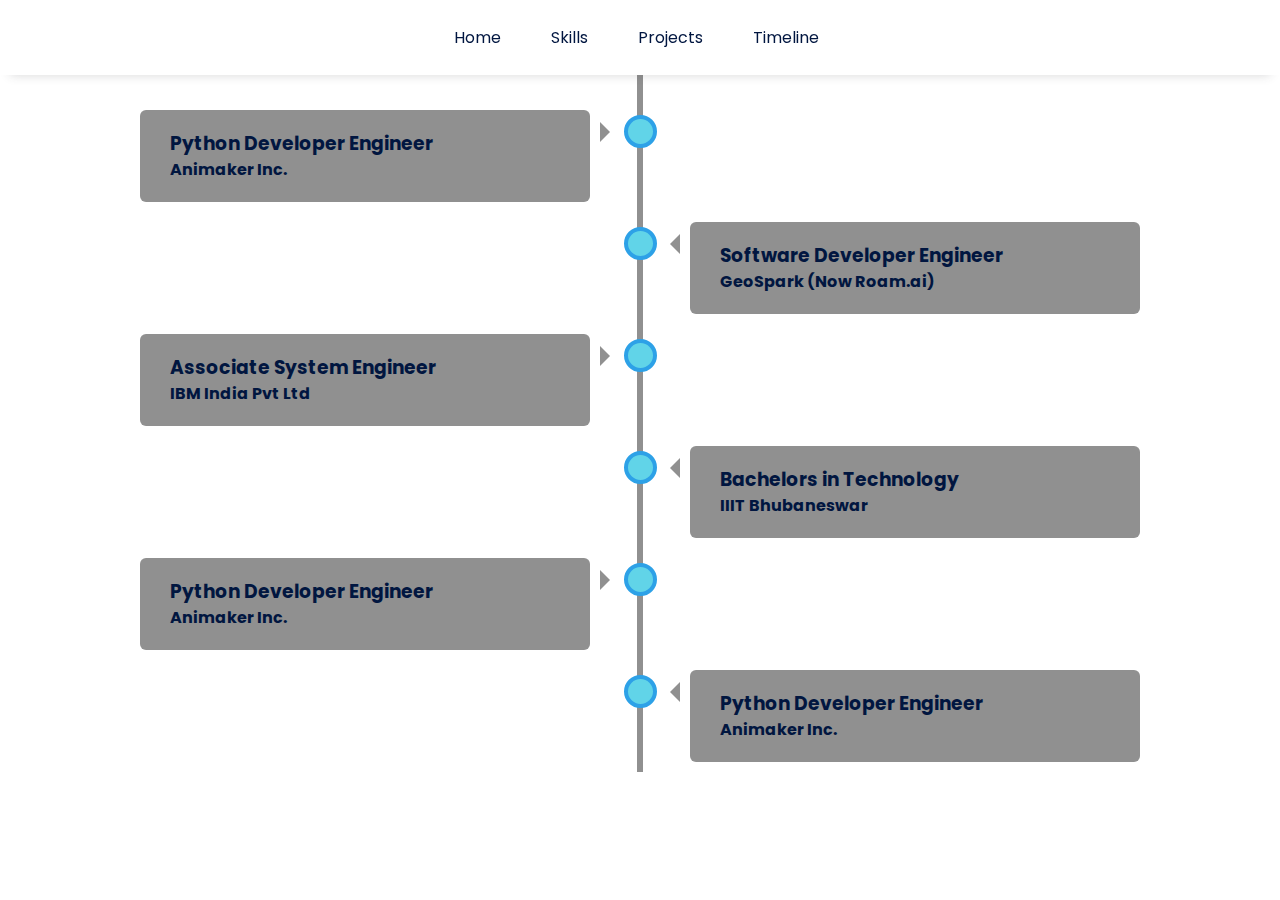
==== timeline.html @ 756d92ba "added timeline" ====
<!DOCTYPE html>
<html lang="en">
  
<head>
  <link rel="stylesheet" type="text/css" href="style.css">
  <link href="https://fonts.googleapis.com/css2?family=Poppins:wght@400;600&display=swap" rel="stylesheet">
  <link href="https://maxcdn.bootstrapcdn.com/font-awesome/4.7.0/css/font-awesome.min.css" rel="stylesheet" />
  <meta name="viewport" content="width=device-width, initial-scale=1">
  <meta name="description" content="A personal portfolio webpage created by Suraj Tripathy">
  <title>Suraj Tripathy</title>
</head>

<body>

<nav id="navbar" class="nav">
    <li>
      <a href="index.html#welcome-section">
        <span class="code">&lt;</span>
        Home
        <span class="code">&#47;&gt;</span>
      </a>
    </li>
    <li>
      <a href="index.html#skills">
        <span class="code">&lt;</span>
        Skills
        <span class="code">&#47;&gt;</span>
      </a>
    </li>
    <li>
      <a href="index.html#projects">
        <span class="code">&lt;</span>
        Projects
        <span class="code">&#47;&gt;</span>
      </a>
    </li>
    <li>
        <a href="#timeline">
          <span class="code">&lt;</span>
          Timeline
          <span class="code">&#47;&gt;</span>
        </a>
      </li>
</nav>


<section id="timeline">
    <div class="timeline">
      <div class="container left">
        <div class="content">
            <h3>Python Developer Engineer</h3>
            <h4>Animaker Inc.</h4>
            <p></p>
        </div>
      </div>
      <div class="container right">
        <div class="content">
            <h3>Software Developer Engineer</h3>
            <h4>GeoSpark (Now Roam.ai)</h4>
            <p></p>
        </div>
      </div>
        <div class="container left">
        <div class="content">
            <h3>Associate System Engineer</h3>
            <h4>IBM India Pvt Ltd</h4>
            <p></p>
        </div>
      </div>
        <div class="container right">
        <div class="content">
            <h3>Bachelors in Technology </h3>
            <h4>IIIT Bhubaneswar</h4>
            <p></p>
        </div>
      </div>
      <div class="container left">
        <div class="content">
            <h3>Python Developer Engineer</h3>
            <h4>Animaker Inc.</h4>
            <p></p>
        </div>
      </div>
        <div class="container right">
        <div class="content">
            <h3>Python Developer Engineer</h3>
            <h4>Animaker Inc.</h4>
            <p></p>
        </div>
      </div>
    </div>
  </section>
---- style.css ----
* {
  margin: 0;
  padding: 0;
}

html {
  box-sizing: border-box;
  font-size: 10px;
}

body {
  font-size: 1.6rem;
  line-height: 1.5;
  font-family: Poppins;
  color: #011640;
  overflow-x: hidden;
}

h1 {
  font-size: 7rem;
  font-weight: 600;
  margin: 8rem 0 2rem 0;
}

@media (max-width: 650px){
  h1 {
    font-size: 5rem;
  }
}

h2 {
  margin-bottom: 5rem;
}

li {
  list-style: none;
}

a {
  color: #011640;
  text-decoration: none;
}

img {
  max-width: 100%;
  height: auto;
  display: block;
}

/* Navigation */

.nav {
  display: flex;
  justify-content: center;
  align-items: center;
  position: fixed;
  top: 0;
  width: 100%;
  min-height: 75px;
  background-color: #fff;
  box-shadow: 0 1rem 1rem -1rem rgba(55, 56, 58, 0.2);
  z-index: 10;
}

nav > ul {
  display: flex;
  flex-direction: row;
  justify-content: space-around;
}

nav li {
  padding: 0px 0.8rem;
}

nav .code {
  color: white;
  transition: color 0.3s ease-out;
}

nav a:hover .code {
  color: #F2797B;
}

/* Welcome section */

#welcome-section {
  margin: 0;
  display: flex;
  flex-direction: row;
  justify-content: space-around;
  align-items: center;
  height: 100vh;
}

@media (max-width: 1000px) {
  #welcome-section {
    text-align: center;
    margin-top: 10rem;
    display: flex;
    flex-direction: column;
    justify-content: center;
    align-items: center;
  }
}

.welcome-img  {
  margin-top: 8rem;
  width: 580px;
  height: auto;
}

#mobile-only {
  display: none;
}

@media (max-width: 850px){
  #desktop-only {
    display: none;
  }
  
  #mobile-only {
    display: initial;
    width: 450px;
    height: auto;
  }
}

#subheading {
  font-size: 5rem;
  font-weight: 600;
  margin: 2rem 0;
}

#subheading span {
  color: #F2797B;
}

@media (max-width: 650px){
  #subheading {
    font-size: 4rem;
  }
}

/* About section */

#about {
  padding: 10rem 5rem 0rem 5rem;
}

#about h2 {
  text-align: center;
}

#about-container {
  display: flex;
  flex-direction: row;
  justify-content: space-around;
  align-items: center;
}

@media (max-width: 850px) {
  #about-container {
    width: 100%;
    display: flex;
    flex-direction: column;
    align-items: center;
    text-align: center;
  }
}

#my-story {
  width: 60%;
  padding: 0 2rem;
}

#interests-list {
  background-color: #011640;
  color: #fff;
  padding: 3rem;
  border-radius: 5px;
}

@media (max-width: 850px) {
  #my-story {
    width: 100%;
    margin-bottom: 5rem;
  }
  
  #interests-list {
    margin: auto;
  }
}

#interests-list > h3 {
  text-align: center;
  padding-bottom: 2rem;
}

/* Projects section */

#projects {
  padding: 10rem 5rem 0rem 5rem;
  text-align: center;
}

#projects > p {
  margin-bottom: 5rem;
}

.projects-grid {
  display: grid;
  grid-template-columns: repeat(auto-fit, minmax(350px, 1fr));
  grid-gap: 5rem;
  margin: 1.5rem auto;
}

@media (max-width: 400px) {
  .projects-grid {
    grid-template-columns: 1fr;
    margin: 0 auto;
  }
}

#skills {
  padding: 10rem 5rem 0rem 5rem;
  text-align: center;
}

#skills > p {
  margin-bottom: 5rem;
}

.skills-grid {
  display: grid;
  grid-template-columns: repeat(auto-fit, minmax(350px, 1fr));
  grid-gap: 5rem;
  margin: 1.5rem auto;
}

@media (max-width: 400px) {
  .skills-grid {
    grid-template-columns: 1fr;
    margin: 0 auto;
  }
}


.card {
  position: relative;
  padding-bottom: 2rem;
  border: 1px solid rgba(217, 217, 217, 0.5);
  border-radius: 5px;
}

.card:hover {
  box-shadow: 0 0 2rem -0.7rem #D9D9D9;
  border: 1px solid #D9D9D9;
}

.skill_card {
  position: relative;
  padding-top: 2rem;
  padding-bottom: 2rem;
  padding-left: 2rem;
  border: 1px solid rgba(217, 217, 217, 0.5);
  border-radius: 5px;
}

.skill_card:hover {
  box-shadow: 0 0 2rem -0.7rem #D9D9D9;
  border: 1px solid #D9D9D9;
}

.desc {
  padding: 2rem;
  text-align: left;
}

.project-tile {
  margin: 2rem 0 2rem 0;
}

.project-tile > a {
  color: #F2797B;
  font-weight: 200;
}

/* Contact section */

#contact {
  margin-top: 3rem;
  padding: 10rem 5rem;
  text-align: center;
  background-color: #011640;
  color: #fff;
}

.contact-icon {
  width: 2.5rem;
  padding: 0;
  
}

.contact-links {
  display: flex;
  justify-content: center;
  width: 100%;
  margin-top: 4rem;
  flex-wrap: wrap;
}

.contact-details {
  display: flex;
  flex-direction: row;
  align-items: center;
  justify-content: center;
  color: #011640;
  padding: 1rem;
}


.contact-details:hover .contact-icon {
  filter: invert(83%) sepia(39%) saturate(6798%) hue-rotate(308deg) brightness(92%) contrast(107%);
}

.contact-details:hover {
  color: #F2797B;
}

/* Footer */

footer {
  text-align: center;
  padding: 2rem 0;
  background-color: #011640;
  color: #fff;
}

.heart::before {
  content: '\2665';
  color: #F2797B;
  font-size: 1.6rem;
}

footer .code {
  color: #F2797B;
}

/* Text Selection Color */


::-moz-selection { /* Code for Firefox */
  color: #fff;
  background: #02A1A3;
}

::selection {
  color: #fff;
  background: #02A1A3;
}

/* Name Typewriter Animation */

.typewriter {
  display: block;
  width: max-content;
  text-align: center;
  align-items: center;
  margin: auto;
  padding: 20px 0;
}

.typewriter h1 {
  display: inline-block;
  overflow: hidden;
  letter-spacing: 2px;
  white-space: nowrap;
  font-size: 2.5em;
  border-right: 0.8em solid;
  box-sizing: border-box;
  animation: typing 2s steps(16, end), blink 1s step-end infinite;
}

.typewriter h1 a {
  text-decoration: none;
}

@keyframes typing {
  from {
      width: 0%;
  }
  to {
      width: 100%;
  }
}

@keyframes blink {
  from, to {
      border-color: rgba(0, 0, 0, 0.596);
  }
  50% {
      border-color: transparent;
  }
}

.sosial-links a{
  text-align:center;
	float: left;
	width: 75px;
	height: 75px;
	border: 2px solid #909090;
	border-radius: 100%;
	margin-right: 15px; /*space between*/
    display: flex;
    align-items: flex-start;
    transition: all 0.4s;
    -webkit-transition: all 0.4s;
} 
.sosial-links a i{
	font-size: 20px;
    align-self:center;
	color: #909090;
    transition: all 0.4s;
    -webkit-transition: all 0.4s;
    margin: 0 auto;
}
.sosial-links a i::before{
  display:inline-block;
  text-decoration:none;
}
.sosial-links a:hover{
  background: rgba(0,0,0,0.2);
}
.sosial-links a:hover i{
  color:#3498db;
}

ul >li {
  display: list-item;
  list-style-type: disc;
  list-style-position: inside;
}


 * {
  box-sizing: border-box;
}

 .timeline {
  position: relative;
  max-width: 1200px;
  margin: 0 auto;
  padding: 10rem 5rem 0rem 5rem;
}

/* The actual timeline (the vertical ruler) */
.timeline::after {
  content: '';
  position: absolute;
  width: 6px;
  background-color: #909090;
  top: 0;
  bottom: 0;
  left: 50%;
  margin-left: -3px;
}

/* Container around content */
.container {
  padding: 10px 50px;
  position: relative;
  background-color: inherit;
  width: 50%;
}

/* The circles on the timeline */
.container::after {
  content: '';
  position: absolute;
  width: 25px;
  height: 25px;
  right: -17px;
  background-color: #61D4E8;
  border: 4px solid #2DA1E7;
  top: 15px;
  border-radius: 50%;
  z-index: 1;
}

/* Place the container to the left */
.left {
  left: 0;
}

/* Place the container to the right */
.right {
  left: 50%;
}

/* Add arrows to the left container (pointing right) */
.left::before {
  content: " ";
  height: 0;
  position: absolute;
  top: 22px;
  width: 0;
  z-index: 1;
  right: 30px;
  border: medium solid #909090;
  border-width: 10px 0 10px 10px;
  border-color: transparent transparent transparent #909090;
}

/* Add arrows to the right container (pointing left) */
.right::before {
  content: " ";
  height: 0;
  position: absolute;
  top: 22px;
  width: 0;
  z-index: 1;
  left: 30px;
  border: medium solid #909090;
  border-width: 10px 10px 10px 0;
  border-color: transparent #909090 transparent transparent;
}

/* Fix the circle for containers on the right side */
.right::after {
  left: -16px;
}

/* The actual content */
.content {
  padding: 20px 30px;
  background-color: #909090;
  position: relative;
  border-radius: 6px;
}

/* Media queries - Responsive timeline on screens less than 600px wide */
@media screen and (max-width: 600px) {
/* Place the timelime to the left */
  .timeline::after {
    left: 31px;
  }

/* Full-width containers */
  .container {
    width: 100%;
    padding-left: 70px;
    padding-right: 25px;
  }

/* Make sure that all arrows are pointing leftwards */
  .container::before {
    left: 60px;
    border: medium solid #909090;
    border-width: 10px 10px 10px 0;
    border-color: transparent #909090 transparent transparent;
  }

/* Make sure all circles are at the same spot */
  .left::after, .right::after {
    left: 15px;
  }

/* Make all right containers behave like the left ones */
  .right {
    left: 0%;
  }
}
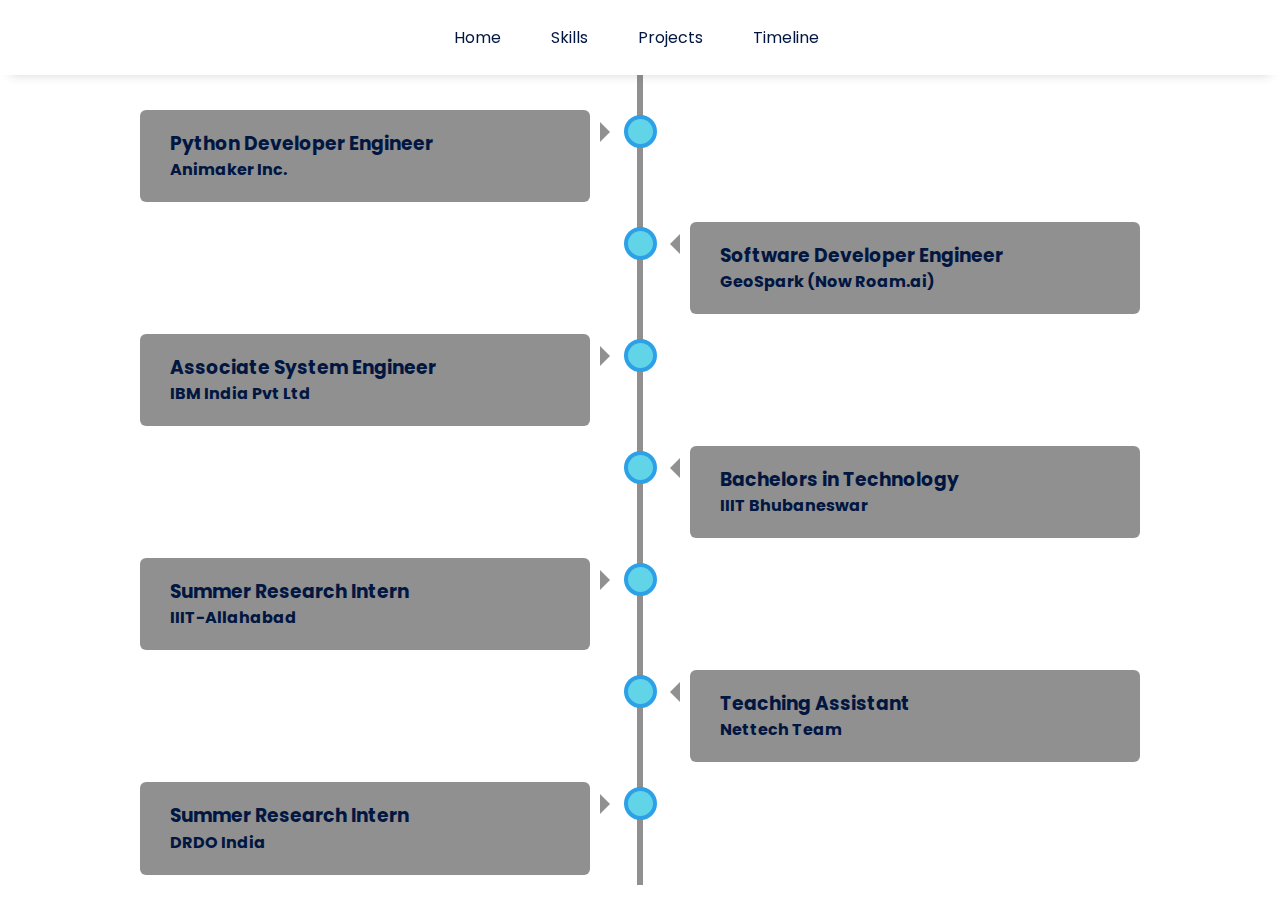
==== commit 2688ea43: "added timeline" ====
--- a/timeline.html
+++ b/timeline.html
@@ -76,15 +76,22 @@
       </div>
       <div class="container left">
         <div class="content">
-            <h3>Python Developer Engineer</h3>
-            <h4>Animaker Inc.</h4>
+            <h3>Summer Research Intern</h3>
+            <h4>IIIT-Allahabad</h4>
             <p></p>
         </div>
       </div>
         <div class="container right">
         <div class="content">
-            <h3>Python Developer Engineer</h3>
-            <h4>Animaker Inc.</h4>
+            <h3>Teaching Assistant</h3>
+            <h4>Nettech Team</h4>
+            <p></p>
+        </div>
+      </div>
+      <div class="container left">
+        <div class="content">
+            <h3>Summer Research Intern</h3>
+            <h4>DRDO India</h4>
             <p></p>
         </div>
       </div>
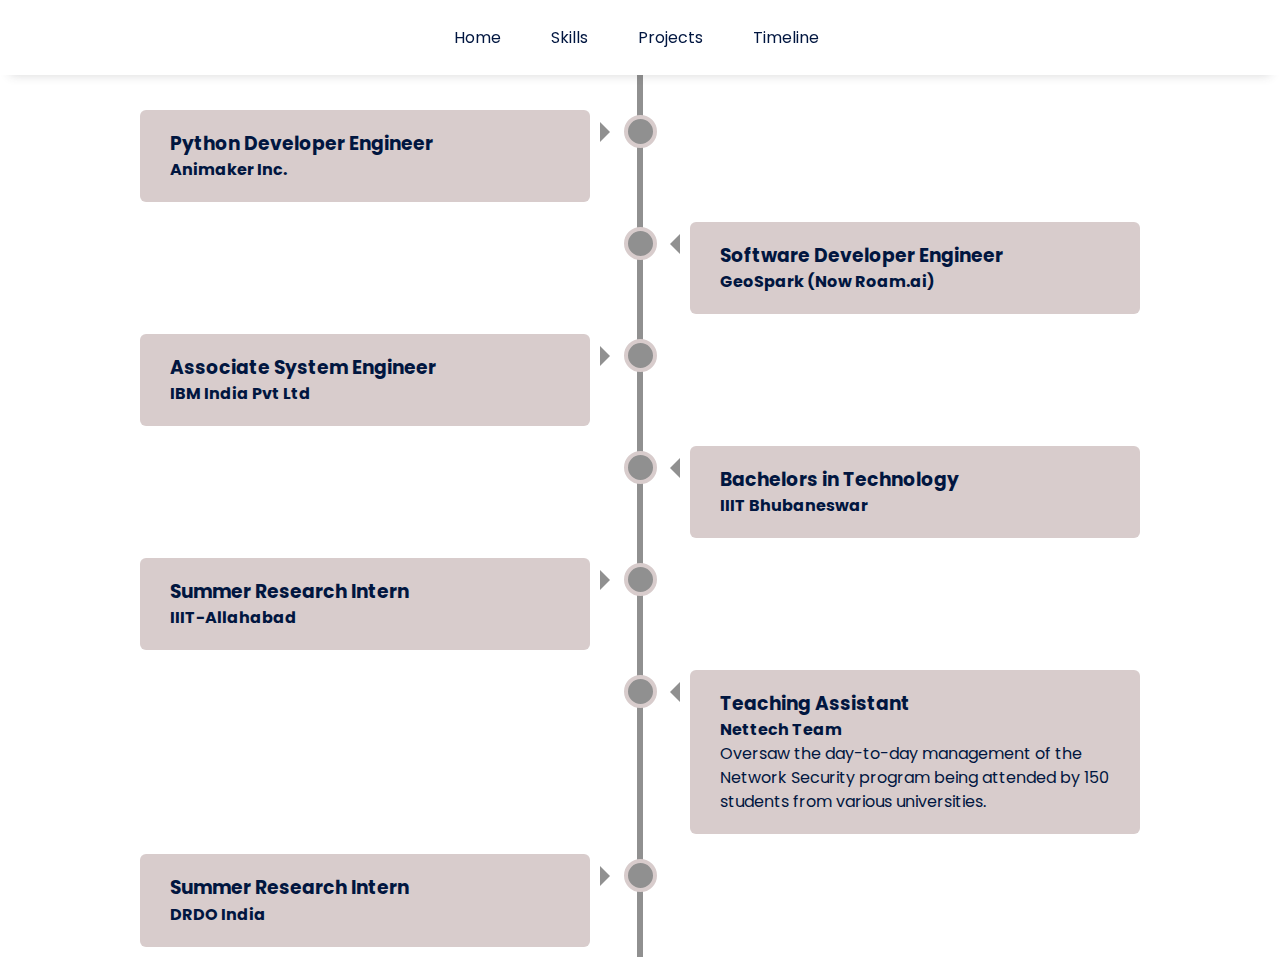
==== commit ca4a4051: "added timeline" ====
--- a/timeline.html
+++ b/timeline.html
@@ -85,7 +85,7 @@
         <div class="content">
             <h3>Teaching Assistant</h3>
             <h4>Nettech Team</h4>
-            <p></p>
+            <p>Oversaw the day-to-day management of the Network Security program being attended by 150 students from various universities.</p>
         </div>
       </div>
       <div class="container left">
--- a/style.css
+++ b/style.css
@@ -1,6 +1,7 @@
 * {
   margin: 0;
   padding: 0;
+  box-sizing: border-box;
 }
 
 html {
@@ -442,10 +443,6 @@
 }
 
 
- * {
-  box-sizing: border-box;
-}
-
  .timeline {
   position: relative;
   max-width: 1200px;
@@ -480,8 +477,8 @@
   width: 25px;
   height: 25px;
   right: -17px;
-  background-color: #61D4E8;
-  border: 4px solid #2DA1E7;
+  background-color: #909090;
+  border: 4px solid #d8cccc;
   top: 15px;
   border-radius: 50%;
   z-index: 1;
@@ -533,7 +530,7 @@
 /* The actual content */
 .content {
   padding: 20px 30px;
-  background-color: #909090;
+  background-color: #d8cccc;
   position: relative;
   border-radius: 6px;
 }
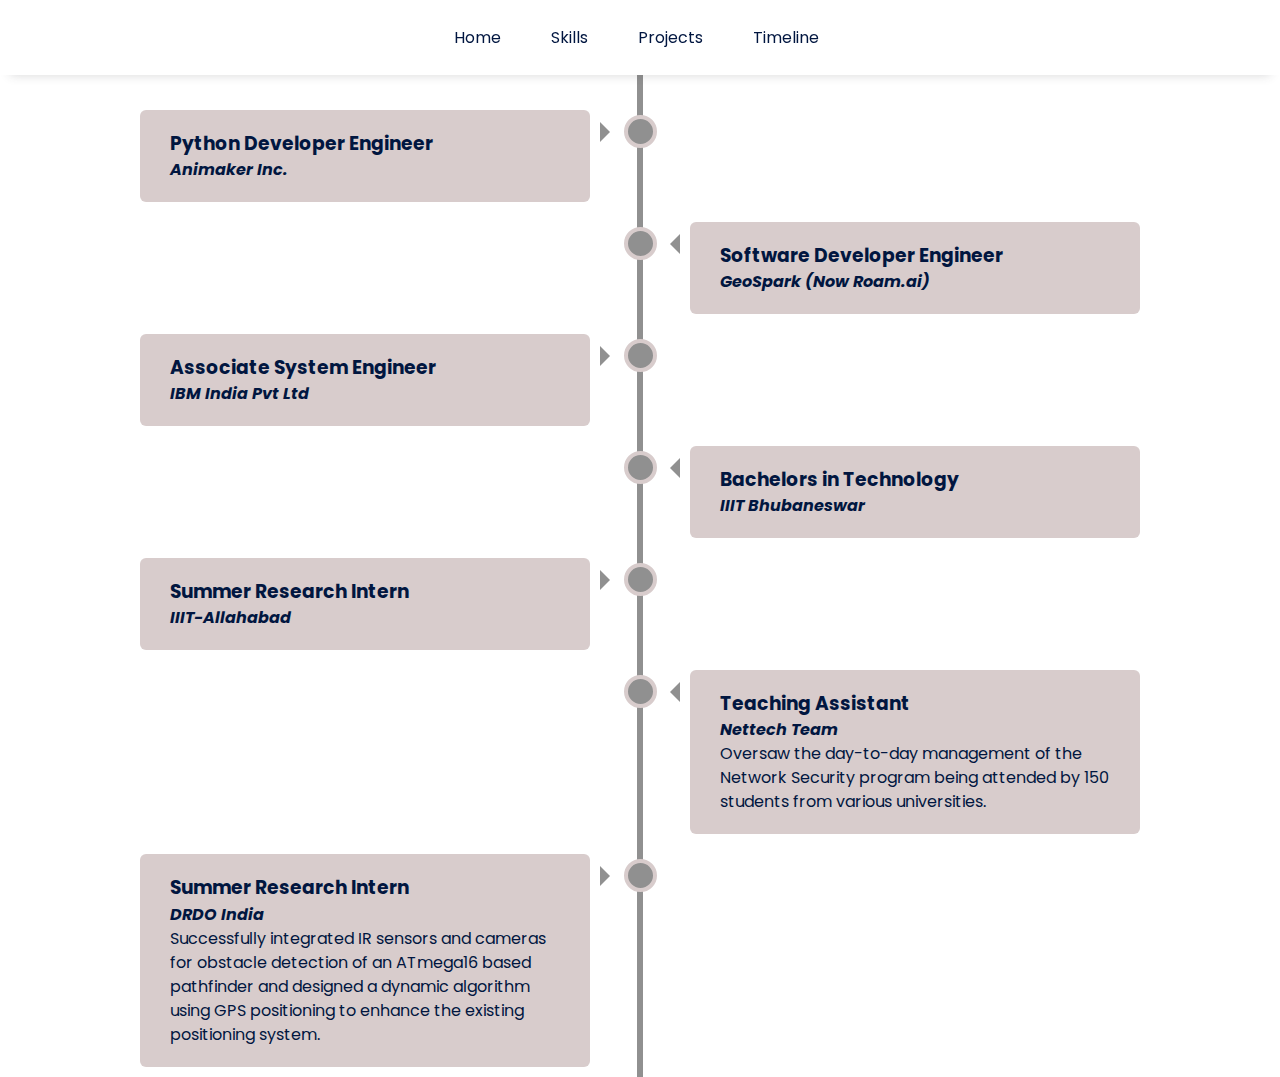
==== commit 8532bff3: "added timeline" ====
--- a/timeline.html
+++ b/timeline.html
@@ -49,50 +49,50 @@
       <div class="container left">
         <div class="content">
             <h3>Python Developer Engineer</h3>
-            <h4>Animaker Inc.</h4>
+            <h4 style="font-style: italic;">Animaker Inc.</h4>
             <p></p>
         </div>
       </div>
       <div class="container right">
         <div class="content">
             <h3>Software Developer Engineer</h3>
-            <h4>GeoSpark (Now Roam.ai)</h4>
+            <h4 style="font-style: italic;">GeoSpark (Now Roam.ai)</h4>
             <p></p>
         </div>
       </div>
         <div class="container left">
         <div class="content">
             <h3>Associate System Engineer</h3>
-            <h4>IBM India Pvt Ltd</h4>
+            <h4 style="font-style: italic;">IBM India Pvt Ltd</h4>
             <p></p>
         </div>
       </div>
         <div class="container right">
         <div class="content">
             <h3>Bachelors in Technology </h3>
-            <h4>IIIT Bhubaneswar</h4>
+            <h4 style="font-style: italic;">IIIT Bhubaneswar</h4>
             <p></p>
         </div>
       </div>
       <div class="container left">
         <div class="content">
             <h3>Summer Research Intern</h3>
-            <h4>IIIT-Allahabad</h4>
+            <h4 style="font-style: italic;">IIIT-Allahabad</h4>
             <p></p>
         </div>
       </div>
         <div class="container right">
         <div class="content">
             <h3>Teaching Assistant</h3>
-            <h4>Nettech Team</h4>
+            <h4 style="font-style: italic;">Nettech Team</h4>
             <p>Oversaw the day-to-day management of the Network Security program being attended by 150 students from various universities.</p>
         </div>
       </div>
       <div class="container left">
         <div class="content">
             <h3>Summer Research Intern</h3>
-            <h4>DRDO India</h4>
-            <p></p>
+            <h4 style="font-style: italic;">DRDO India</h4>
+            <p>Successfully integrated IR sensors and cameras for obstacle detection of an ATmega16 based pathfinder and designed a dynamic algorithm using GPS positioning to enhance the existing positioning system.</p>
         </div>
       </div>
     </div>
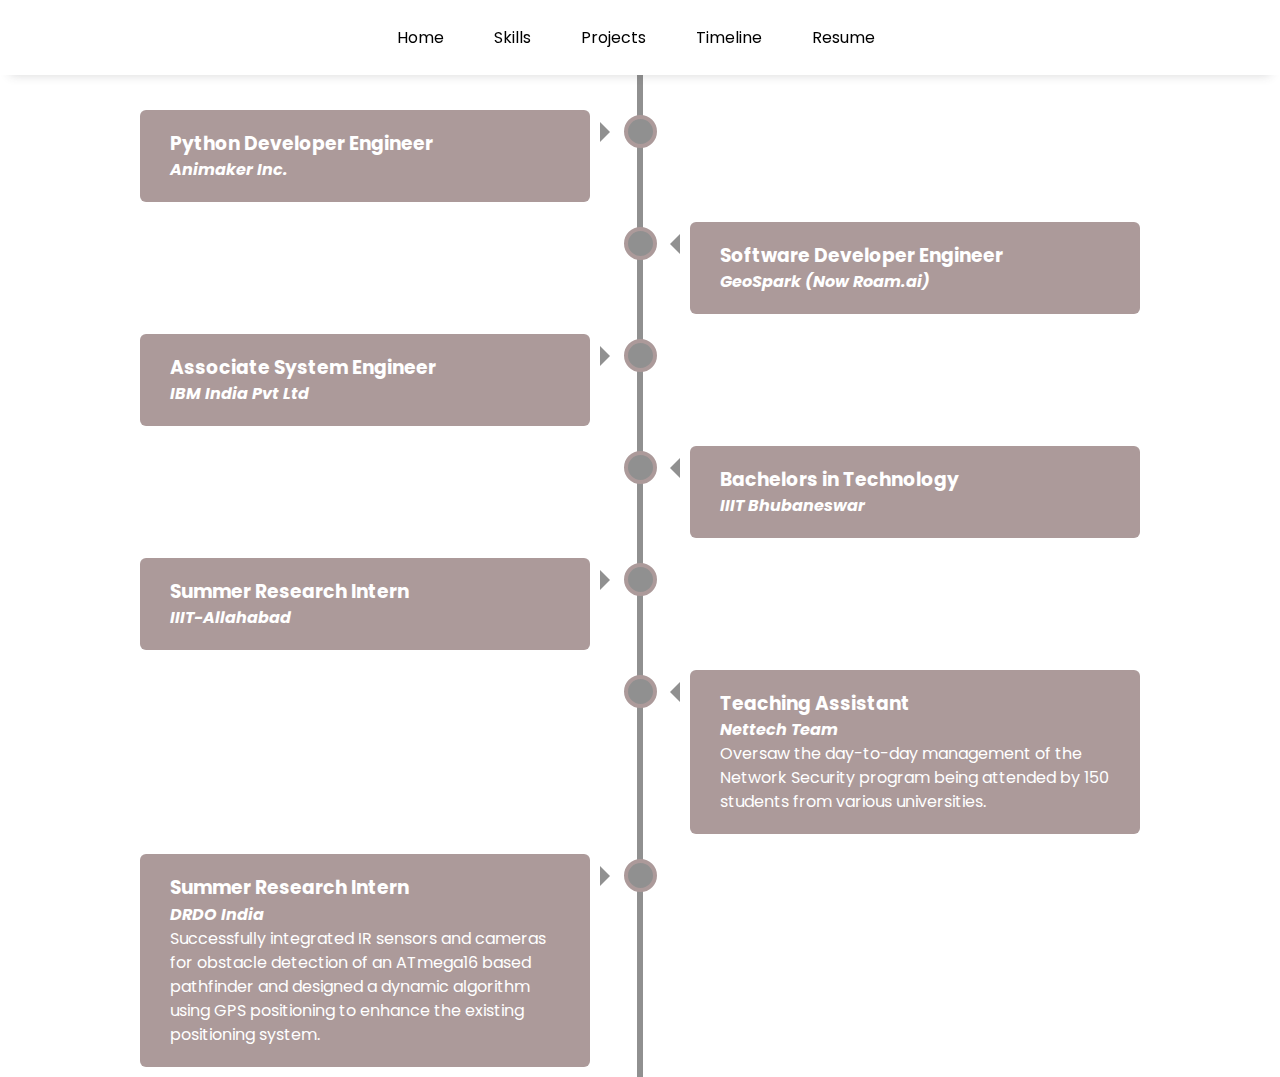
==== commit abd8ba33: "added timeline" ====
--- a/timeline.html
+++ b/timeline.html
@@ -38,6 +38,13 @@
         <a href="#timeline">
           <span class="code">&lt;</span>
           Timeline
+          <span class="code">&#47;&gt;</span>
+        </a>
+      </li>
+    <li>
+        <a href="./Tripathy_Suraj_.pdf">
+          <span class="code">&lt;</span>
+          Resume
           <span class="code">&#47;&gt;</span>
         </a>
       </li>
--- a/style.css
+++ b/style.css
@@ -13,7 +13,7 @@
   font-size: 1.6rem;
   line-height: 1.5;
   font-family: Poppins;
-  color: #011640;
+  color: #000;
   overflow-x: hidden;
 }
 
@@ -38,7 +38,7 @@
 }
 
 a {
-  color: #011640;
+  color: #000;
   text-decoration: none;
 }
 
@@ -175,7 +175,7 @@
 }
 
 #interests-list {
-  background-color: #011640;
+  background-color: #ac9a9a;
   color: #fff;
   padding: 3rem;
   border-radius: 5px;
@@ -200,7 +200,7 @@
 /* Projects section */
 
 #projects {
-  padding: 10rem 5rem 0rem 5rem;
+  padding: 10rem 5rem 10rem 5rem;
   text-align: center;
 }
 
@@ -292,7 +292,7 @@
   margin-top: 3rem;
   padding: 10rem 5rem;
   text-align: center;
-  background-color: #011640;
+  background-color: #ac9a9a;
   color: #fff;
 }
 
@@ -315,7 +315,7 @@
   flex-direction: row;
   align-items: center;
   justify-content: center;
-  color: #011640;
+  color: #ac9a9a;
   padding: 1rem;
 }
 
@@ -333,7 +333,7 @@
 footer {
   text-align: center;
   padding: 2rem 0;
-  background-color: #011640;
+  background-color: #ac9a9a;
   color: #fff;
 }
 
@@ -448,6 +448,7 @@
   max-width: 1200px;
   margin: 0 auto;
   padding: 10rem 5rem 0rem 5rem;
+  color: #fff;
 }
 
 /* The actual timeline (the vertical ruler) */
@@ -466,7 +467,7 @@
 .container {
   padding: 10px 50px;
   position: relative;
-  background-color: inherit;
+  background-color: #fff;
   width: 50%;
 }
 
@@ -478,7 +479,7 @@
   height: 25px;
   right: -17px;
   background-color: #909090;
-  border: 4px solid #d8cccc;
+  border: 4px solid #ac9a9a;
   top: 15px;
   border-radius: 50%;
   z-index: 1;
@@ -530,7 +531,7 @@
 /* The actual content */
 .content {
   padding: 20px 30px;
-  background-color: #d8cccc;
+  background-color: #ac9a9a;
   position: relative;
   border-radius: 6px;
 }
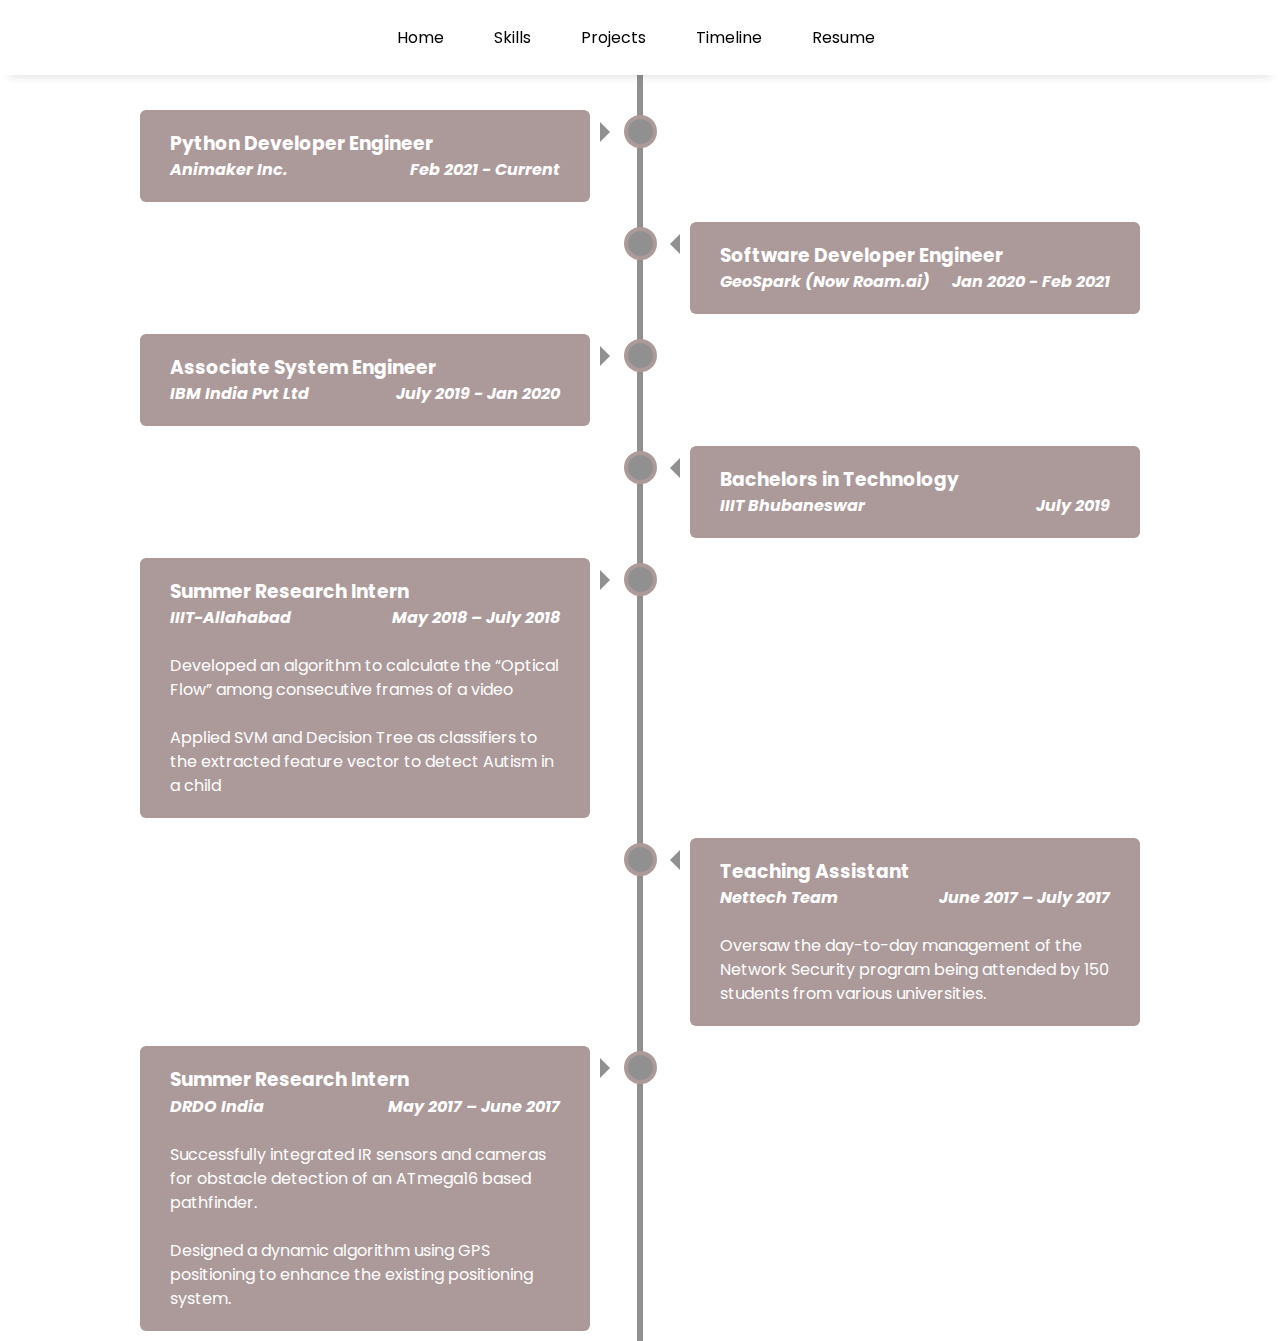
==== commit 6f88544f: "added timeline" ====
--- a/timeline.html
+++ b/timeline.html
@@ -56,50 +56,57 @@
       <div class="container left">
         <div class="content">
             <h3>Python Developer Engineer</h3>
-            <h4 style="font-style: italic;">Animaker Inc.</h4>
+            <h4 style="font-style: italic;">Animaker Inc.<span style="float:right;">Feb 2021 - Current</span></h4>
             <p></p>
         </div>
       </div>
       <div class="container right">
         <div class="content">
             <h3>Software Developer Engineer</h3>
-            <h4 style="font-style: italic;">GeoSpark (Now Roam.ai)</h4>
+            <h4 style="font-style: italic;">GeoSpark (Now Roam.ai)<span style="float:right;">Jan 2020 - Feb 2021</span></h4>
             <p></p>
         </div>
       </div>
         <div class="container left">
         <div class="content">
             <h3>Associate System Engineer</h3>
-            <h4 style="font-style: italic;">IBM India Pvt Ltd</h4>
+            <h4 style="font-style: italic;">IBM India Pvt Ltd<span style="float:right;">July 2019 - Jan 2020</span></h4>
             <p></p>
         </div>
       </div>
         <div class="container right">
         <div class="content">
             <h3>Bachelors in Technology </h3>
-            <h4 style="font-style: italic;">IIIT Bhubaneswar</h4>
+            <h4 style="font-style: italic;">IIIT Bhubaneswar<span style="float:right;">July 2019</span></h4>
             <p></p>
         </div>
       </div>
       <div class="container left">
         <div class="content">
             <h3>Summer Research Intern</h3>
-            <h4 style="font-style: italic;">IIIT-Allahabad</h4>
-            <p></p>
+            <h4 style="font-style: italic;">IIIT-Allahabad<span style="float:right;">May 2018 – July 2018</span></h4>
+            <br>
+            <p>Developed an algorithm to calculate the “Optical Flow” among consecutive frames of a video</p>
+            <br>
+            <p>Applied SVM and Decision Tree as classifiers to the extracted feature vector to detect Autism in a child</p>
         </div>
       </div>
         <div class="container right">
         <div class="content">
             <h3>Teaching Assistant</h3>
-            <h4 style="font-style: italic;">Nettech Team</h4>
+            <h4 style="font-style: italic;">Nettech Team<span style="float:right;">June 2017 – July 2017</span></h4>
+            <br>
             <p>Oversaw the day-to-day management of the Network Security program being attended by 150 students from various universities.</p>
         </div>
       </div>
       <div class="container left">
         <div class="content">
             <h3>Summer Research Intern</h3>
-            <h4 style="font-style: italic;">DRDO India</h4>
-            <p>Successfully integrated IR sensors and cameras for obstacle detection of an ATmega16 based pathfinder and designed a dynamic algorithm using GPS positioning to enhance the existing positioning system.</p>
+            <h4 style="font-style: italic;">DRDO India<span style="float:right;">May 2017 – June 2017</span></h4>
+            <br>
+            <p>Successfully integrated IR sensors and cameras for obstacle detection of an ATmega16 based pathfinder. </p>
+            <br>
+            <p>Designed a dynamic algorithm using GPS positioning to enhance the existing positioning system.</p>
         </div>
       </div>
     </div>
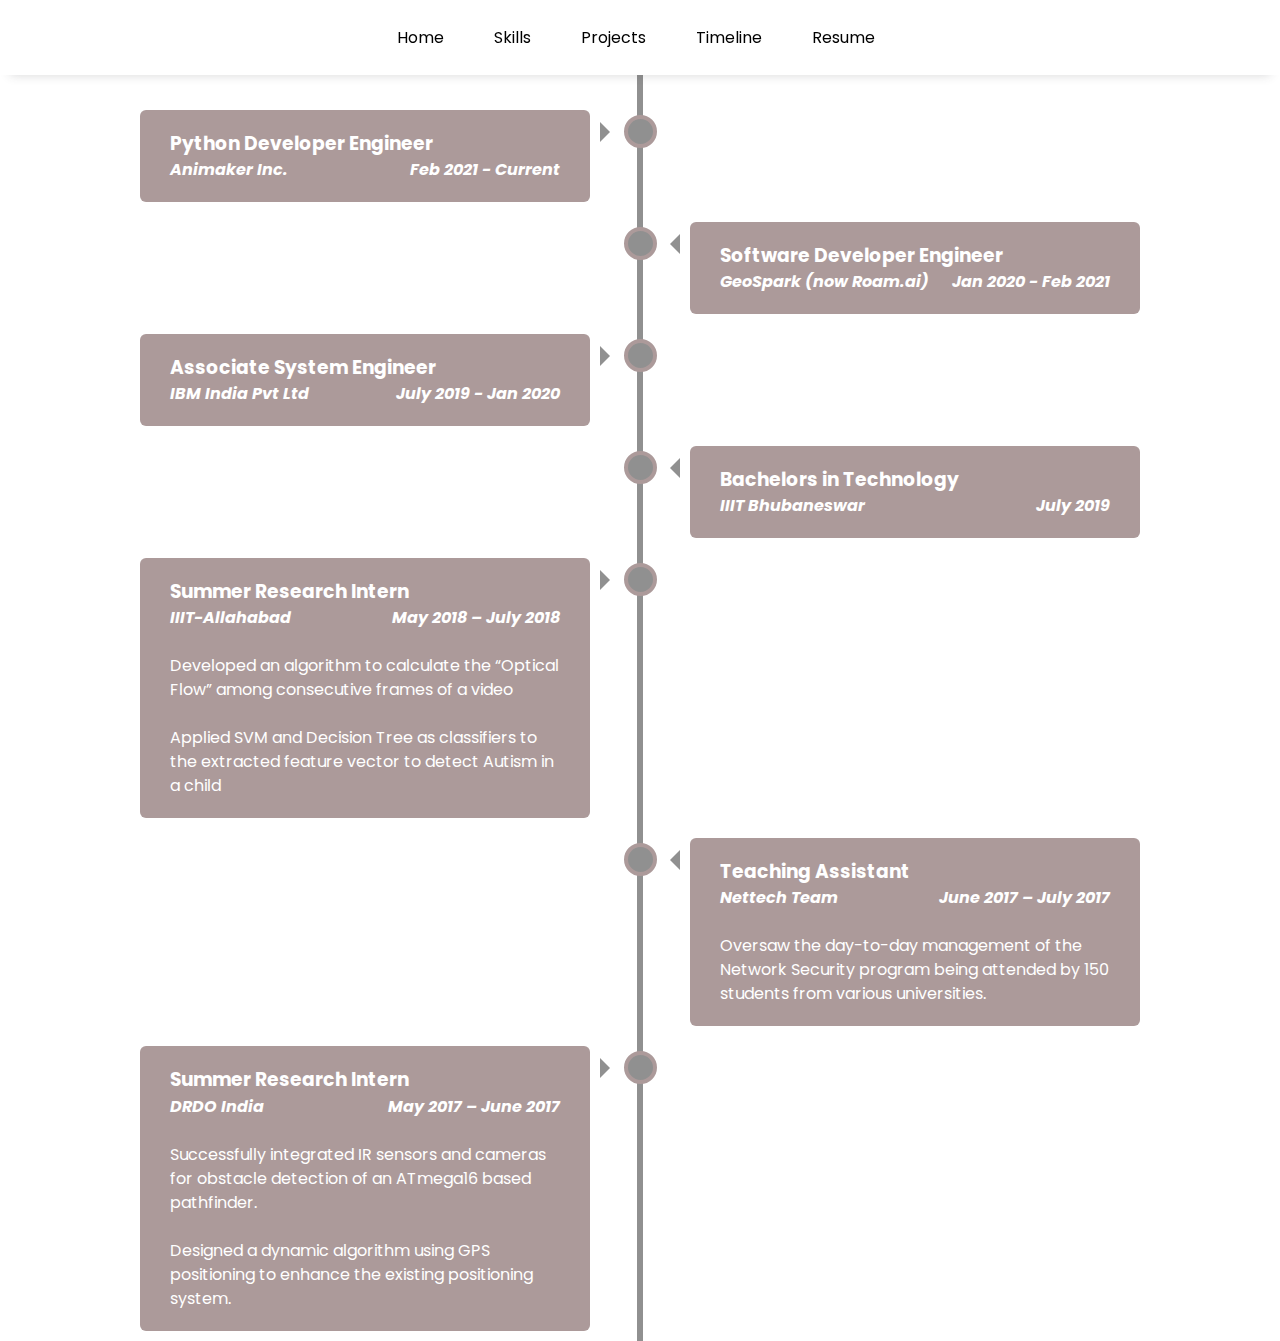
==== commit 169c51e9: "added timeline" ====
--- a/timeline.html
+++ b/timeline.html
@@ -63,7 +63,7 @@
       <div class="container right">
         <div class="content">
             <h3>Software Developer Engineer</h3>
-            <h4 style="font-style: italic;">GeoSpark (Now Roam.ai)<span style="float:right;">Jan 2020 - Feb 2021</span></h4>
+            <h4 style="font-style: italic;">GeoSpark (now Roam.ai)<span style="float:right;">Jan 2020 - Feb 2021</span></h4>
             <p></p>
         </div>
       </div>
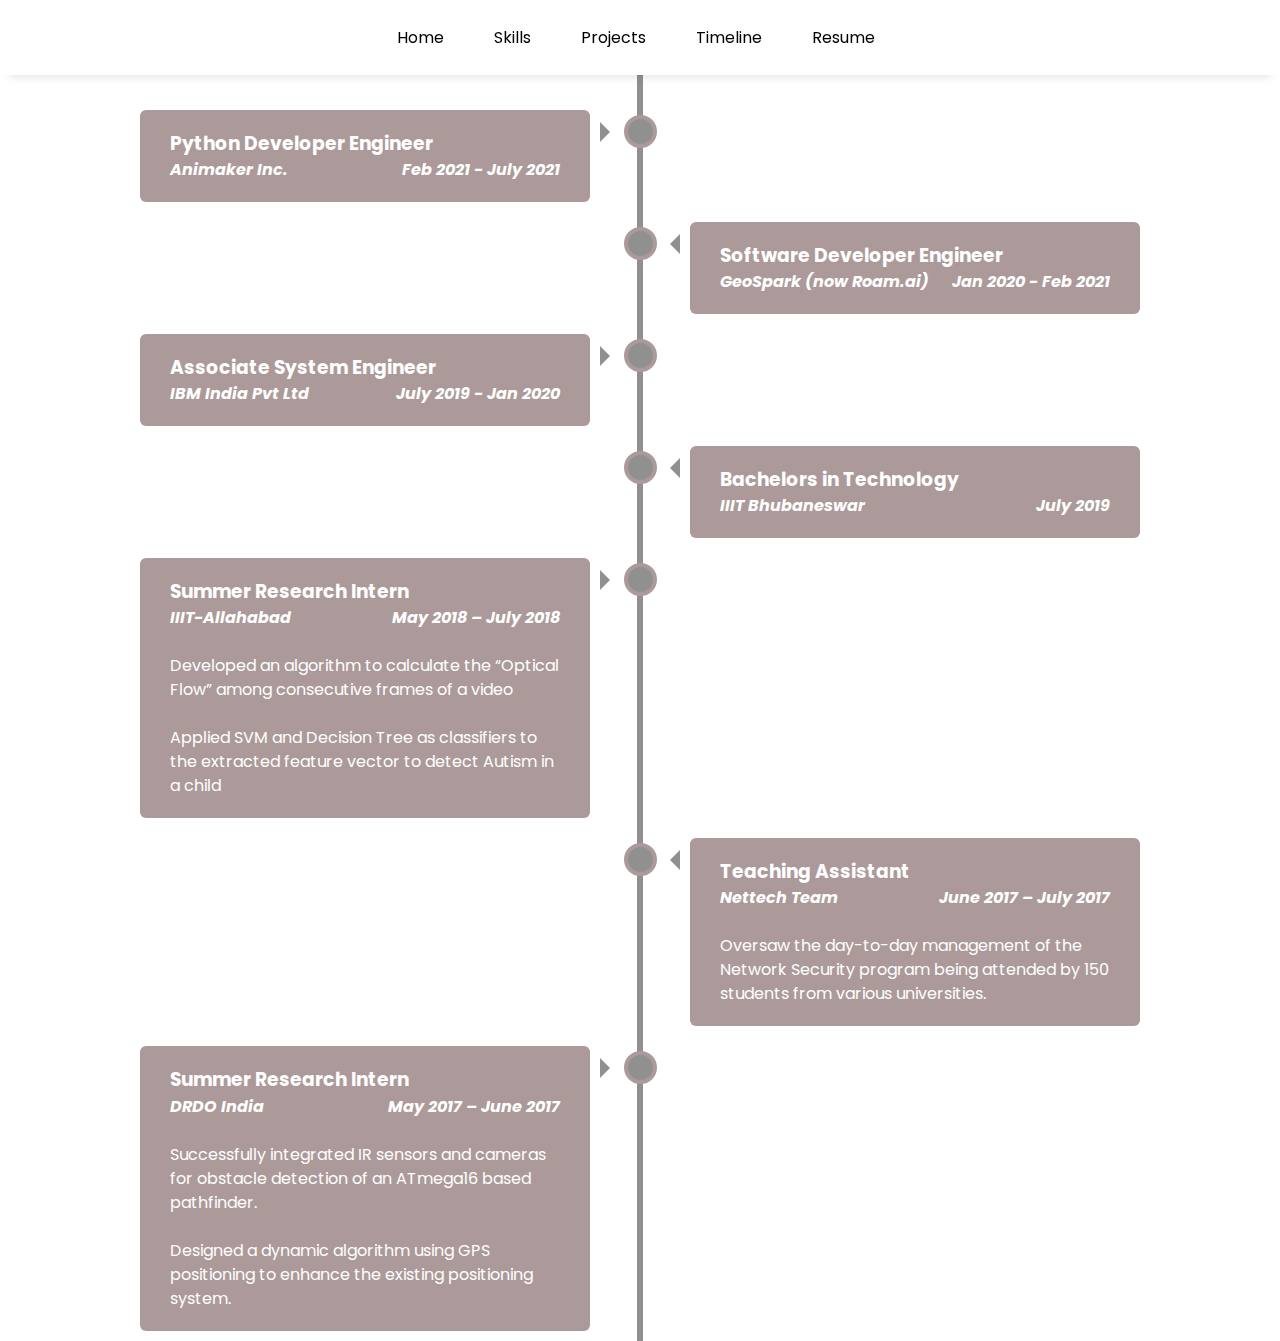
==== commit 1972e3bb: "Update animaker" ====
--- a/timeline.html
+++ b/timeline.html
@@ -56,7 +56,7 @@
       <div class="container left">
         <div class="content">
             <h3>Python Developer Engineer</h3>
-            <h4 style="font-style: italic;">Animaker Inc.<span style="float:right;">Feb 2021 - Current</span></h4>
+            <h4 style="font-style: italic;">Animaker Inc.<span style="float:right;">Feb 2021 - July 2021</span></h4>
             <p></p>
         </div>
       </div>
